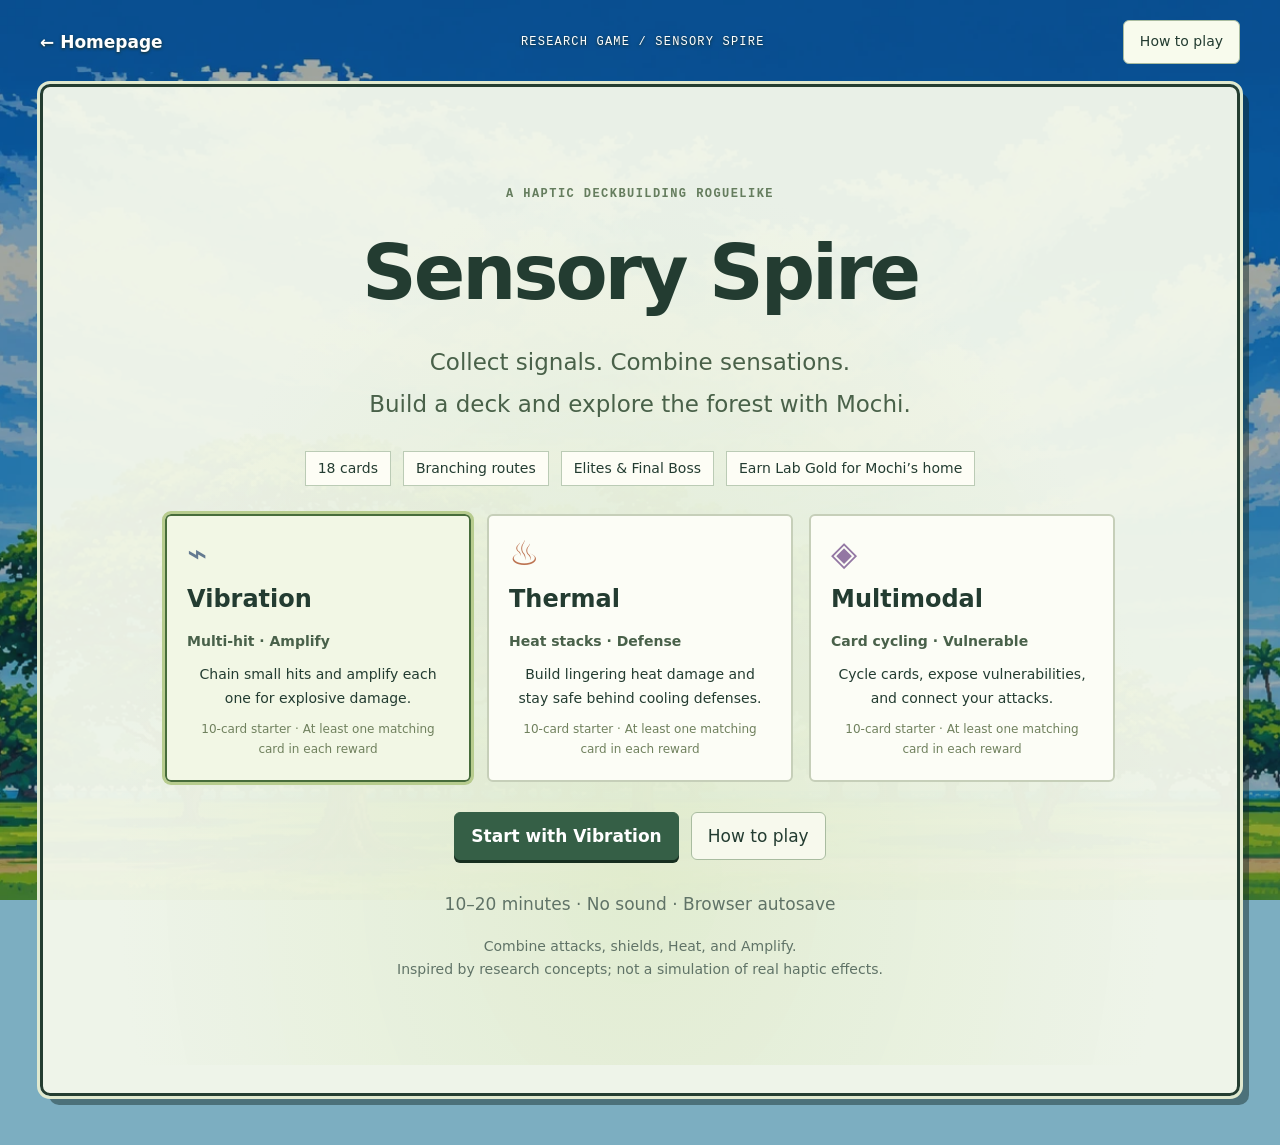
==== haptic-lab.html @ 76f3f49a "Add research and writing games with Mochi lab progression" ====
<!doctype html>
<html lang="en">
<head>
  <meta charset="utf-8">
  <meta name="viewport" content="width=device-width, initial-scale=1">
  <meta name="theme-color" content="#203c31">
  <title>Sensory Spire — Research Game</title>
  <link rel="stylesheet" href="assets/css/slime-companion.css?v=20261104-4">
  <link rel="stylesheet" href="assets/css/haptic-run.css?v=3">
</head>
<body>
  <header class="lab-top"><a href="index.html" class="back-link">← Homepage</a><span>RESEARCH GAME / SENSORY SPIRE</span><button type="button" data-action="help">How to play</button></header>
  <main id="run-app" aria-label="Sensory Spire research game"><p>Opening the laboratory…</p></main>
  <p id="run-announcement" class="sr-only" role="status" aria-live="polite"></p>
  <dialog id="run-dialog"><div id="dialog-content"></div><form method="dialog"><button class="primary">Close</button></form></dialog>
  <noscript>This game requires JavaScript.</noscript>
 <script src="assets/js/mochi-economy.js?v=1"></script>
  <script src="assets/js/mochi-art.js?v=1"></script>
  <script src="assets/js/haptic-run-engine.js?v=4"></script>
  <script src="assets/js/haptic-run.js?v=4"></script>
</body>
</html>
---- assets/css/slime-companion.css ----
.slime-companion { position: absolute; inset: 0; pointer-events: none; z-index: 40; }
.fluffy-pet { position: absolute; top: 0; left: 0; width: 64px; height: 58px; padding: 0; border: 0; background: none; cursor: grab; pointer-events: auto; touch-action: none; user-select: none; -webkit-user-select: none; -webkit-tap-highlight-color: transparent; will-change: transform; }
.fluffy-shadow { position: absolute; bottom: 2px; left: 7px; width: 50px; height: 5px; border-radius: 50%; background: #52643428; }
.fluffy-body { position: absolute; inset: 0 0 5px; transform-origin: center bottom; animation: fluffy-breathe 2.8s ease-in-out infinite; }
.mochi-art { display: block; width: 100%; height: 100%; overflow: visible; pointer-events: none; filter: drop-shadow(0 1px 0 #fff9); }
.mochi-eye { transform-box: fill-box; transform-origin: center; transition: transform 90ms; }
.mochi-happy-eyes { display: none; }
.fluffy-pet.is-blinking .mochi-eye, .fluffy-pet.is-sleeping .mochi-eye { transform: scaleY(.12); }
.fluffy-pet.is-happy .mochi-eyes { opacity: 0; }
.fluffy-pet.is-happy .mochi-happy-eyes { display: inline; }
.mochi-bubble { transform-box: fill-box; transform-origin: center; animation: mochi-bubble-float 3.6s ease-in-out infinite; }
.bubble-left { animation-delay: -1.7s; }
@keyframes mochi-bubble-float { 50% { transform: translateY(-2px); } }
.fluffy-emote { position: absolute; top: -17px; left: 20px; color: #60773d; font: 700 20px/1.3 "Segoe UI", sans-serif; text-shadow: 0 1px 2px #fff; white-space: nowrap; pointer-events: none; }
.fluffy-pet.is-carried { cursor: grabbing; }

.fluffy-pet.is-carried .fluffy-shadow { opacity: 0; }


.slime-care { position: fixed; pointer-events: auto; z-index: 41; max-height: calc(100dvh - 24px); overflow-y: auto; border: 2px solid #52633c; background: #fbfff5; color: #303c25; padding: 16px; box-shadow: 4px 4px 0 #a6b88f; border-radius: 12px; font: 15px/1.5 "Source Sans 3", "Segoe UI", sans-serif; }
.slime-care[hidden] { display: none; }
.slime-care-heading { display: flex; justify-content: space-between; gap: 12px; align-items: center; }
.slime-care-heading strong { font-size: 20px; }
.slime-care-heading strong span { display: block; font-size: 12px; font-weight: 400; color: #62734f; }
.slime-care button { min-height: 44px; border: 1px solid #98ac7b; background: #eaf3dc; color: #40532b; border-radius: 7px; font: 600 15px/1.4 "Segoe UI", sans-serif; cursor: pointer; }
.slime-care-close { min-width: 44px; font-size: 22px !important; }
.slime-care-message { min-height: 45px; margin: 12px 0; }
.slime-needs { display: grid; gap: 7px; }
.slime-need { display: grid; grid-template-columns: 86px 1fr; align-items: center; gap: 10px; font-size: 13px; }
.slime-need meter { width: 100%; height: 14px; accent-color: #97b76b; }
.slime-care-actions { display: grid; grid-template-columns: 1fr 1fr; gap: 8px; margin-top: 16px; }
.slime-care-hint { font-size: 12px; color: #62734f; margin-bottom: 0; }
@keyframes fluffy-breathe { 50% { transform: scale(1.035, .95); } }
@keyframes fluffy-bounce { 50% { transform: translateY(-20px) scale(.94, 1.08); } }
@media (prefers-reduced-motion: reduce) { .fluffy-body, .fluffy-pet.is-playing .fluffy-body { animation: none; } .mochi-eye { transition: none; } .mochi-bubble { animation: none; } }

.slime-need meter::-webkit-meter-bar { background: #e8efdf; border: 0; border-radius: 6px; }
.slime-need meter::-webkit-meter-optimum-value { background: #97b76b; border-radius: 6px; }
.slime-need meter::-moz-meter-bar { background: #97b76b; border-radius: 6px; }

/* Motion stays inside the button, so the border anchor and drag target stay stable. */
.fluffy-body { transition: rotate 140ms ease-out; }
.fluffy-pet[data-facing="right"] .mochi-art { transform: scaleX(-1); }
.fluffy-pet[data-facing="left"] .mochi-art { transform: scaleX(1); }
.fluffy-pet[data-motion="idle"] .fluffy-body { animation: mochi-idle 3.2s ease-in-out infinite; }
.fluffy-pet[data-motion="idle"] .mochi-eyes { animation: mochi-curious 7s ease-in-out infinite; }
.fluffy-pet[data-motion="walking"] .fluffy-body { animation: mochi-walk 650ms ease-in-out infinite; }
.fluffy-pet[data-motion="walking"] .fluffy-shadow { animation: mochi-step-shadow 650ms ease-in-out infinite; }
.fluffy-pet[data-motion="walking"] .mochi-bubble { animation-duration: 950ms; }
.fluffy-pet[data-motion="carried"] .fluffy-body {
    transform-origin: 50% 25%;
    rotate: var(--carry-angle, 0deg);
    animation: mochi-dangle 900ms ease-in-out infinite;
}
.fluffy-pet[data-motion="carried"] .mochi-bubble { animation: mochi-carried-bubble 900ms ease-in-out infinite alternate; }
.fluffy-pet[data-motion="airborne"] .fluffy-body { animation: none; transform: scale(.92, 1.08); }
.fluffy-pet[data-motion="airborne"] .fluffy-shadow { opacity: .25; transform: scaleX(.7); }
.fluffy-pet[data-motion="landing"] .fluffy-body { animation: mochi-land 360ms ease-out both; }
.fluffy-pet[data-motion="playing"] .fluffy-body { animation: fluffy-bounce .45s ease-in-out infinite; }
.fluffy-pet[data-motion="sleeping"] .fluffy-body { animation: mochi-sleep 4s ease-in-out infinite; }
@keyframes mochi-idle {
    0%, 100% { transform: scale(1, 1); }
    45% { transform: scale(1.035, .95) rotate(-1deg); }
    70% { transform: scale(.985, 1.025) rotate(1deg); }
}
@keyframes mochi-curious {
    0%, 35%, 100% { translate: 0 0; }
    45%, 55% { translate: -2px -1px; }
    70%, 80% { translate: 2px 0; }
}
@keyframes mochi-walk {
    0%, 100% { transform: scale(1.07, .9) skewX(var(--walk-lean)); }
    35% { transform: translateY(-3px) scale(.94, 1.08) rotate(var(--walk-lean)); }
    65% { transform: translateY(-1px) scale(1.02, .96); }
}
@keyframes mochi-step-shadow { 0%, 100% { transform: scaleX(1.08); opacity: 1; } 40% { transform: scaleX(.8); opacity: .6; } }
@keyframes mochi-dangle {
    0%, 100% { transform: scale(.88, var(--carry-stretch, 1.12)) rotate(-3deg); }
    50% { transform: scale(.93, 1.08) rotate(3deg); }
}
@keyframes mochi-carried-bubble { to { transform: translateY(-4px) scale(.9); } }
@keyframes mochi-land { 0% { transform: scale(1.2, .75); } 45% { transform: scale(.94, 1.08); } 75% { transform: scale(1.04, .95); } 100% { transform: scale(1); } }
@keyframes mochi-sleep { 0%, 100% { transform: scale(1.08, .85); } 50% { transform: scale(1.12, .81); } }
@media (prefers-reduced-motion: reduce) {
    .fluffy-pet[data-motion] .fluffy-body,
    .fluffy-pet[data-motion] .fluffy-shadow,
    .fluffy-pet[data-motion] .mochi-bubble,
    .fluffy-pet[data-motion] .mochi-eyes { animation: none; transition: none; rotate: none; }
    .fluffy-pet[data-motion="carried"] .fluffy-body { transform: scale(.94, 1.06); }
}

.slime-research-game { display:grid; gap:4px; margin-top:16px; padding:12px; border:1px solid #8da374; border-radius:7px; background:#e8f1d7; color:#304c2d; text-decoration:none; }
.slime-research-game>span { font-size:10px; letter-spacing:.08em; font-weight:700; }
.slime-research-game strong { font-size:17px; }
.slime-research-game small { font-size:12px; line-height:1.5; }
.slime-research-game:hover { background:#dcecc4; }

.slime-writing-game { background:#f2e8d8; border-color:#b5a27e; color:#5a4931; }
.slime-writing-game:hover { background:#eadcc3; }
---- assets/css/haptic-run.css ----
:root { color-scheme: light; --ink:#233c31; --muted:#607367; --paper:#fbfcf4; --line:#bbcbb5; --green:#355f46; --gold:#f1ce70; }
* { box-sizing:border-box; }
body { margin:0; min-height:100vh; color:var(--ink); font:17px/1.65 system-ui,-apple-system,"Segoe UI",sans-serif; background:#7caec1 url('../../images/pixel-park.webp') center / cover fixed; }
body::before { content:""; position:fixed; inset:0; z-index:-1; background:#162d3066; }
button,a { -webkit-tap-highlight-color:transparent; }
button { font:inherit; color:inherit; border:1px solid #a9bca0; background:#f7f9ed; padding:9px 16px; border-radius:6px; cursor:pointer; min-height:44px; }
button:hover:not(:disabled) { background:#eaf1d9; border-color:#526d4d; }
button:disabled { cursor:default; opacity:.48; }
button:focus-visible,a:focus-visible,summary:focus-visible { outline:3px solid #bd851d; outline-offset:4px; }
a { color:inherit; }
h1,h2,h3,p { margin-top:0; }
h1 { font-size:clamp(26px,4vw,38px); line-height:1.2; letter-spacing:-.04em; margin-bottom:0; }
h2 { font-size:clamp(23px,3vw,30px); line-height:1.35; letter-spacing:-.025em; }
h3 { font-size:19px; line-height:1.45; }
.primary { background:var(--green); color:#fff; border-color:var(--green); box-shadow:0 3px 0 #172e20; font-weight:700; }
.primary:hover:not(:disabled) { background:#244e35; color:#fff; }
.secondary { background:#f1edda; }
.danger { color:#8f2b33; border-color:#c78a87; }
.muted { color:var(--muted); }
.small { font-size:14px; }
.eyebrow { display:block; font:700 12px/1.5 ui-monospace,monospace; letter-spacing:.12em; color:#657d5e; margin-bottom:10px; }
.lab-top { max-width:1240px; margin:20px auto; padding:0 20px; display:flex; justify-content:space-between; align-items:center; gap:16px; color:#fff; text-shadow:0 1px 3px #1b3025; }
.lab-top>span { font:12px/1.5 ui-monospace,monospace; letter-spacing:.1em; }
.lab-top button { background:#f8fbed; color:var(--ink); font-size:14px; }
.back-link { text-decoration:none; white-space:nowrap; font-weight:600; }
#run-app { max-width:1200px; margin:0 auto 48px; padding:28px; background:#f3f7ebf5; border:3px solid #243d31; outline:3px solid #e0e9cf; box-shadow:9px 9px 0 #162c2977; border-radius:10px; scroll-margin-top:16px; }
.lobby { padding:70px 40px; min-height:640px; text-align:center; background:radial-gradient(ellipse at 50% 80%,#d6e5bc88,transparent 65%); }
.lobby h1 { font-size:clamp(40px,7vw,76px); margin:24px 0; }
.lobby-copy { font-size:clamp(18px,2.4vw,23px); line-height:1.8; color:#496149; }
.lobby-tags { display:flex; justify-content:center; flex-wrap:wrap; gap:12px; margin:26px 0; font-size:14px; }
.lobby-tags span { border:1px solid var(--line); padding:5px 12px; background:#fdfdf5; }
.lobby-actions { display:flex; justify-content:center; flex-wrap:wrap; gap:12px; margin:30px 0; }
.run-header { display:flex; justify-content:space-between; align-items:center; gap:20px; padding-bottom:22px; border-bottom:2px solid #304b39; }
.run-resources { display:flex; align-items:center; flex-wrap:wrap; justify-content:flex-end; gap:12px 18px; font-size:15px; }
.run-resources>span { white-space:nowrap; }
.health { color:#953b45; }
.run-resources button { padding:7px 12px; font-size:14px; }
.relic-strip { display:flex; flex-wrap:wrap; gap:8px; margin:16px 0 24px; }
.relic { display:block; font-size:13px; background:#e4ebd5; border:1px solid #bccdaa; padding:6px 10px; border-radius:4px; }
.relic small { display:block; color:#627455; font-size:11px; }
.map-layout { display:grid; grid-template-columns:minmax(0,1.45fr) minmax(250px,1fr); gap:30px; }
.map-panel { background:#fcfdf6; border:1px solid var(--line); padding:20px; border-radius:8px; }
.section-heading { display:flex; justify-content:space-between; align-items:center; gap:10px; }
.section-heading h2 { margin:0; }
.section-heading span { font-size:13px; color:var(--muted); }
.map-panel>p { font-size:14px; margin:10px 0 0; }
.route-map { position:relative; height:672px; margin-top:12px; }
.route-map svg { position:absolute; inset:0; width:100%; height:100%; overflow:visible; pointer-events:none; }
.route-map line { stroke:#ccd6bd; stroke-width:2; stroke-dasharray:5 7; }
.route-map line.traveled { stroke:#60834d; stroke-width:4; stroke-dasharray:none; }
.route-map line.open-route { stroke:#8c9e54; stroke-width:3; }
.map-node { position:absolute; padding:0; transform:translate(-50%,-50%); width:58px; height:58px; border:2px solid #aebca2; border-radius:50%; background:#f7f9ee; opacity:1; }
.map-node span { font:28px/1 system-ui,sans-serif; }
.map-node small { position:absolute; top:62px; left:50%; transform:translateX(-50%); white-space:nowrap; font-size:12px; background:#fcfdf6; padding:0 3px; color:#617356; }
.map-node:disabled { opacity:1; color:#96a38d; background:#eff2e7; border-color:#cbd5c0; }
.map-node.available { border:3px solid #456a35; background:#e9f2cc; box-shadow:0 0 0 5px #dce7c788,0 4px 0 #566d35; color:#264721; }
.map-node.available:hover { background:#d7e9ad; transform:translate(-50%,-50%) scale(1.08); }
.map-node.visited { color:#fff; background:#64844f; border-color:#527441; }
.map-node.elite { border-radius:12px; }
.map-node.boss { border-radius:12px; width:70px; height:64px; }
.map-node.boss span { color:#6e427c; }
.route-guide { padding:20px 8px; }
.route-guide>h2 { font-size:34px; margin:16px 0; }
.route-guide>p { font-size:16px; }
.route-guide dl>div { border-top:1px solid var(--line); padding:12px 0; }
.route-guide dt { font-size:15px; font-weight:700; }
.route-guide dd { margin:4px 0 0; font-size:14px; color:var(--muted); }
.battle-panel { background:#fcfdf5; border:1px solid var(--line); border-radius:8px; overflow:hidden; }
.battle-meta { display:flex; align-items:center; justify-content:space-between; padding:14px 22px; border-bottom:1px solid #d5dfc7; }
.battle-meta .eyebrow { margin:0; }
.battle-meta button { font-size:13px; padding:5px 12px; }
.arena { display:grid; grid-template-columns:1fr 1.2fr; align-items:center; gap:24px; min-height:330px; padding:28px 36px; background:linear-gradient(#f0f5e7ee,#e1ebd1ee),url('../../images/pixel-park.webp') center / cover; }
.player-station { text-align:center; }
.player-station h2 { font-size:23px; }
.player-station p { font-size:14px; margin:8px 0; }
.enemy-station { text-align:center; max-width:430px; width:100%; justify-self:center; }
.enemy-station h2 { font-size:22px; margin:14px 0 10px; }
.enemy-station>p { font-size:13px; margin:10px 0 0; }
.intent { border:1px solid #bc9c71; background:#fff4d9; padding:8px 10px; font-size:13px; display:inline-block; }
.intent strong { display:block; font-size:17px; color:#8b4d30; }
.hp-track { position:relative; height:26px; overflow:hidden; border:2px solid #86424e; background:#eed9d6; border-radius:4px; }
.hp-track span { display:block; height:100%; background:#af5863; transition:width 180ms; }
.hp-track b { position:absolute; inset:0; display:grid; place-items:center; color:white; text-shadow:0 1px 3px #5d202c; font-size:13px; line-height:22px; }
.enemy-statuses { display:flex; justify-content:center; flex-wrap:wrap; gap:6px; min-height:12px; margin-top:8px; }
.enemy-statuses span { font-size:12px; background:#eadfec; border:1px solid #c4adc8; padding:2px 8px; border-radius:4px; }
.monster { width:160px; height:140px; margin:16px auto 0; }
.monster-boss { width:178px; height:156px; }
.monster-sprite { display:block; width:100%; height:100%; overflow:visible; }
.sprite-body { transform-box:fill-box; transform-origin:center bottom; animation:creature-breathe 2.6s ease-in-out infinite; }
.sprite-float { animation:creature-float 2.5s ease-in-out infinite; }
.monster-beetle .sprite-body { animation:beetle-step 1.1s steps(3) infinite; }
.sprite-legs { transform-box:fill-box; transform-origin:center; animation:beetle-legs 1.1s steps(2) infinite; }
.monster-golem .sprite-body { animation:golem-weight 3s ease-in-out infinite; }
.monster-boss .sprite-body { animation:boss-breathe 3s ease-in-out infinite; }
.specter-ring { transform-box:fill-box; transform-origin:center; animation:halo-pulse 2.5s ease-in-out infinite; }
@keyframes creature-breathe { 50% { transform:scale(1.03,.96); } }
@keyframes creature-float { 50% { transform:translateY(-7px); } }
@keyframes beetle-step { 50% { transform:translateY(-2px) rotate(1deg); } }
@keyframes beetle-legs { 50% { transform:scaleX(.96); } }
@keyframes golem-weight { 50% { transform:translateY(2px); } }
@keyframes boss-breathe { 50% { transform:scale(1.025,1.02); } }
@keyframes halo-pulse { 50% { opacity:.4; transform:scaleX(.9); } }
.turn-bar { display:flex; align-items:center; justify-content:space-between; flex-wrap:wrap; gap:12px; padding:18px 22px; border-top:1px solid var(--line); border-bottom:1px solid var(--line); background:#edf2e2; }
.energy { font-size:16px; }.energy strong { display:inline-grid; place-items:center; min-width:35px; height:35px; background:#e8d489; border:1px solid #a48f44; border-radius:50%; margin:0 5px; }
.pile-counts { font-size:13px; color:var(--muted); }
.hand { display:grid; grid-template-columns:repeat(auto-fit,minmax(145px,1fr)); gap:12px; padding:22px; align-items:stretch; }
.lab-card { position:relative; display:flex; flex-direction:column; text-align:left; border:2px solid #9eaf8d; background:#fffef7; color:var(--ink); padding:12px; min-height:244px; border-radius:8px; min-width:0; box-shadow:0 4px 0 #d0d9c0; transition:translate 120ms; }
button.lab-card:hover:not(:disabled) { translate:0 -4px; background:#fffef7; box-shadow:0 7px 0 #b6c7a3; }
.lab-card.attack { border-color:#c38f78; }.lab-card.power { border-color:#a18aba; }.lab-card.upgraded { outline:2px solid #9bb860; outline-offset:2px; }
.card-cap { display:flex; justify-content:space-between; align-items:center; gap:6px; font-size:11px; color:#7b8374; }
.card-cost { display:grid; place-items:center; width:28px; height:28px; flex-shrink:0; background:#f0dfac; border:1px solid #bca05b; color:#644e22; font-size:17px; font-weight:800; border-radius:50%; }
.card-glyph { font:42px/1.2 ui-monospace,monospace; text-align:center; color:#8aa077; margin:8px 0; background:#eef2e3; border-radius:4px; }.attack .card-glyph { color:#ab795c; background:#f5e7dc; }.power .card-glyph { color:#9371a8; background:#eee6f5; }
.lab-card h3 { font-size:16px; margin:6px 0 10px; }.lab-card p { font-size:14px; line-height:1.7; margin-bottom:12px; }.card-footer { font-size:11px; color:#70805e; margin-top:auto; padding-top:8px; border-top:1px solid #dae1cd; }
.lab-card:disabled { opacity:.64; }
.battle-panel>.small { padding:0 22px; }
.battle-log { margin-top:18px; border:1px solid var(--line); border-radius:6px; background:#f9fbf2; padding:12px 18px; font-size:13px; }.battle-log summary { cursor:pointer; font-weight:700; }.battle-log ol { margin:8px 0; padding-left:22px; color:var(--muted); }
.choice-panel { text-align:center; padding:44px 28px; background:#fcfdf6; border:1px solid var(--line); border-radius:8px; }
.choice-panel h2 { margin:10px 0 18px; }.choice-panel>p { max-width:650px; margin-left:auto; margin-right:auto; }.choice-panel>button { margin:12px 5px 0; }
.reward-gold { color:#977126; font-weight:700; font-size:20px; }
.reward-cards { display:grid; grid-template-columns:repeat(3,minmax(0,1fr)); gap:20px; max-width:770px; margin:28px auto; }
.card-gallery { display:grid; grid-template-columns:repeat(auto-fit,minmax(170px,1fr)); gap:18px; text-align:left; margin:24px 0; }
.relic-reward { padding:18px; background:#eef1dc; border:1px solid #b5c090; margin:20px auto 28px; max-width:550px; border-radius:6px; }.relic-reward p { margin:6px 0 0; font-size:15px; }.relic-reward h3 { margin:0; }
.room-symbol { font-size:64px; color:#819557; line-height:1.5; margin-bottom:20px; }
.room-options { display:flex; flex-wrap:wrap; justify-content:center; gap:18px; margin:32px auto; }.room-options button { display:flex; flex-direction:column; text-align:left; gap:8px; padding:24px; min-width:230px; }.room-options strong { font-size:23px; }.room-options span { font-size:14px; }
.run-summary { display:flex; justify-content:center; flex-wrap:wrap; gap:20px; margin:30px 0; font-size:20px; }
dialog { width:min(900px,calc(100% - 28px)); max-height:85dvh; border:2px solid #47623c; border-radius:10px; background:#fbfcf4; color:var(--ink); padding:28px; }dialog::backdrop { background:#182c26aa; }dialog form { text-align:right; margin-top:20px; }.help-list { padding-left:24px; }.help-list li { margin:14px 0; }
.sr-only { position:absolute; width:1px; height:1px; overflow:hidden; clip-path:inset(50%); white-space:nowrap; }
@media(max-width:850px) { #run-app { margin:0 16px 32px; padding:18px; }.map-layout { grid-template-columns:1fr; }.route-guide { padding:20px 0; }.route-guide>h2 br { display:none; }.route-guide dl { display:grid; grid-template-columns:1fr 1fr; gap:0 20px; }.run-header { align-items:flex-start; flex-direction:column; }.run-resources { justify-content:flex-start; }.hand { grid-template-columns:repeat(3,minmax(0,1fr)); }.arena { padding:22px; gap:16px; }.lab-top>span { display:none; }.lobby { padding:55px 10px; } }
@media(max-width:540px) { body { font-size:16px; }.lab-top { padding:0 16px; margin:16px auto; }#run-app { padding:12px; margin:0 10px 24px; border-width:2px; }.run-header { padding:10px 4px 18px; }.run-resources { gap:10px; font-size:14px; }.relic { font-size:12px; }.relic small { max-width:240px; }.map-panel { padding:12px 6px; }.map-panel>.muted,.section-heading { padding-left:8px; padding-right:8px; }.map-node { width:48px; height:48px; }.map-node small { top:50px; font-size:11px; }.map-node.boss { width:58px; height:54px; }.route-guide dl { grid-template-columns:1fr; }.arena { padding:20px 10px; grid-template-columns:1fr; }.player-station { display:none; }.enemy-station { max-width:330px; }.enemy-station h2 { font-size:21px; }.monster { margin-top:16px; }.turn-bar { padding:14px 10px; gap:8px; }.pile-counts { order:3; width:100%; text-align:center; }.hand { grid-template-columns:repeat(2,minmax(0,1fr)); padding:16px 10px; gap:12px; }.lab-card { padding:10px; min-height:240px; }.lab-card h3 { font-size:15px; }.lab-card p { font-size:13px; }.choice-panel { padding:28px 14px; }.reward-cards { grid-template-columns:1fr; max-width:280px; }.reward-cards .lab-card { min-height:230px; }.card-gallery { grid-template-columns:repeat(2,minmax(0,1fr)); gap:12px; }.card-gallery .lab-card { padding:10px; }.room-options { gap:12px; }.room-options button { width:100%; min-width:0; padding:18px; }.lobby h1 { font-size:42px; }.lobby-copy { font-size:18px; }.lobby-tags { gap:8px; font-size:12px; }.lobby-actions { flex-direction:column; }.battle-meta { padding:12px; }.battle-meta .eyebrow { font-size:10px; }dialog { padding:20px; }.intent { min-width:190px; } }
@media(prefers-reduced-motion:reduce) { *,*::before,*::after { animation:none!important; transition:none!important; scroll-behavior:auto!important; } }

.player-defense { font-size:14px; color:#496347; }

#run-dialog .map-layout { grid-template-columns:1fr; }
#run-dialog .route-guide { display:none; }
@media(max-width:540px) {
    .hand { display:flex; overflow-x:auto; scroll-snap-type:x proximity; padding-bottom:22px; }
    .hand .lab-card { flex:0 0 min(65vw,200px); scroll-snap-align:start; }
    .hand::after { content:""; flex:0 0 1px; }
}

.archetype-grid { display:grid; grid-template-columns:repeat(3,minmax(0,1fr)); gap:16px; max-width:950px; margin:28px auto; text-align:left; }
.archetype { display:flex; flex-direction:column; align-items:flex-start; gap:10px; padding:20px; background:#fcfdf6; border:2px solid #c6cfb9; }
.archetype.selected { border-color:#476c3b; outline:3px solid #b7cc8e; background:#f2f7e5; }
.archetype strong { font-size:24px; }
.archetype b { font-size:14px; color:#49614a; }
.archetype>span:not(.archetype-symbol) { font-size:14px; line-height:1.7; }
.archetype small { font-size:12px; color:#70815e; margin-top:auto; }
.archetype-symbol { font-size:34px; line-height:1; color:#647a90; }
.archetype.thermal .archetype-symbol { color:#bd7452; }
.archetype.multimodal .archetype-symbol { color:#9377a3; }
@media(max-width:650px) { .archetype-grid { grid-template-columns:1fr; }.archetype { padding:18px; }.lobby { padding-top:28px; } }

/* Mochi uses exactly the same artwork as the homepage companion. */
.mochi-player { position:relative; width:180px; height:152px; margin:8px auto; }
.mochi-player .fluffy-body { inset:0 0 12px; animation:mochi-idle 3.2s ease-in-out infinite; transform-origin:50% 90%; }
.mochi-player .mochi-art { transform:scaleX(-1); }
.mochi-player .mochi-battle-shadow { position:absolute; bottom:7px; left:17px; right:17px; height:10px; background:#586d3526; border-radius:50%; }
.mochi-player .mochi-eyes { animation:mochi-game-blink 6s infinite; transform-box:fill-box; transform-origin:center; }
.mochi-player[data-mood="victory"] .fluffy-body { animation:fluffy-bounce 1.1s ease-in-out infinite; }
.mochi-player[data-mood="victory"] .mochi-eyes { visibility:hidden; }
.mochi-player[data-mood="victory"] .mochi-happy-eyes { display:inline; }
.mochi-player[data-mood="tired"] .fluffy-body { transform:scale(1.08,.84); animation:mochi-sleep 4s ease-in-out infinite; }
.mochi-player[data-mood="tired"] .mochi-eye { transform:scaleY(.15); }
.mochi-shield { pointer-events:none; position:absolute; inset:15px 0 0; border:3px solid #a6c9a1; border-radius:50%; opacity:0; }
.mochi-player[data-mood="block"] .mochi-shield { opacity:.8; }
.mochi-player[data-mood="hit"] .mochi-art { filter:drop-shadow(0 0 5px #ab566577); }
.mochi-player[data-mood="heal"] .mochi-art { filter:drop-shadow(0 0 8px #739e5e99); }
@keyframes mochi-game-blink { 0%,45%,49%,100% { scale:1 1; } 47% { scale:1 .12; } }
@media(max-width:540px) {
    .arena { grid-template-columns:minmax(90px,.7fr) minmax(0,1fr); gap:8px; padding:16px 8px; align-items:center; }
    .player-station { display:block; min-width:0; }
    .player-station .eyebrow, .player-station>p { display:none; }
    .player-station h2 { font-size:17px; }
    .mochi-player { width:110px; height:104px; max-width:100%; }
    .enemy-station { min-width:0; }
    .enemy-station h2 { font-size:16px; overflow-wrap:break-word; }
    .enemy-station>p { font-size:11px; }
    .intent { min-width:0; padding:6px; font-size:11px; }
    .intent strong { font-size:13px; }
    .monster { width:116px; height:106px; max-width:100%; }
    .monster-boss { width:126px; height:112px; }
}
@media(prefers-reduced-motion:reduce) { .mochi-player .fluffy-body,.mochi-player .mochi-eyes,.mochi-player .mochi-bubble { animation:none!important; } }
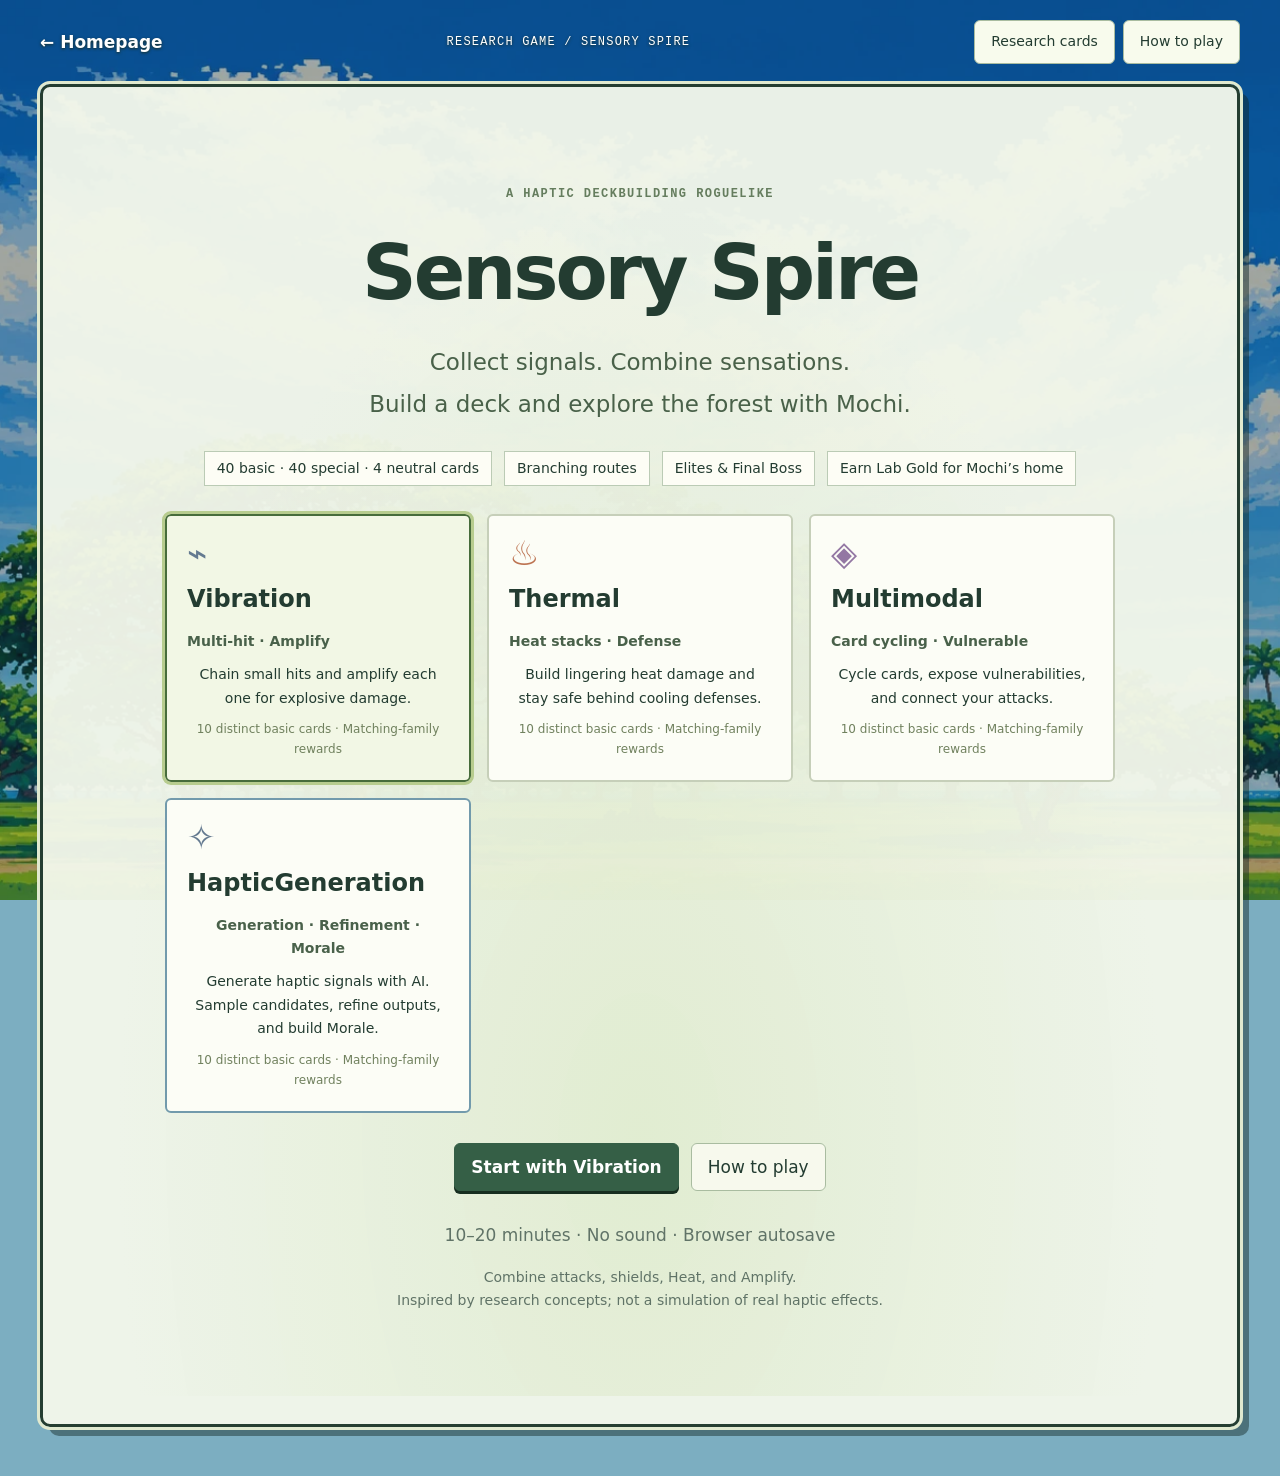
==== commit eb0e461f: "Expand haptic decks and device relics with reviewer-themed game feedback" ====
--- a/haptic-lab.html
+++ b/haptic-lab.html
@@ -5,18 +5,19 @@
   <meta name="viewport" content="width=device-width, initial-scale=1">
   <meta name="theme-color" content="#203c31">
   <title>Sensory Spire — Research Game</title>
-  <link rel="stylesheet" href="assets/css/slime-companion.css?v=20261104-4">
-  <link rel="stylesheet" href="assets/css/haptic-run.css?v=3">
+  <link rel="stylesheet" href="assets/css/slime-companion.css?v=20261104-7">
+  <link rel="stylesheet" href="assets/css/haptic-run.css?v=6">
 </head>
 <body>
-  <header class="lab-top"><a href="index.html" class="back-link">← Homepage</a><span>RESEARCH GAME / SENSORY SPIRE</span><button type="button" data-action="help">How to play</button></header>
+  <header class="lab-top"><a href="index.html" class="back-link">← Homepage</a><span>RESEARCH GAME / SENSORY SPIRE</span><div class="lab-top-actions"><button type="button" data-action="research">Research cards</button><button type="button" data-action="help">How to play</button></div></header>
   <main id="run-app" aria-label="Sensory Spire research game"><p>Opening the laboratory…</p></main>
   <p id="run-announcement" class="sr-only" role="status" aria-live="polite"></p>
   <dialog id="run-dialog"><div id="dialog-content"></div><form method="dialog"><button class="primary">Close</button></form></dialog>
   <noscript>This game requires JavaScript.</noscript>
  <script src="assets/js/mochi-economy.js?v=1"></script>
-  <script src="assets/js/mochi-art.js?v=1"></script>
-  <script src="assets/js/haptic-run-engine.js?v=4"></script>
-  <script src="assets/js/haptic-run.js?v=4"></script>
+  <script src="assets/js/mochi-art.js?v=3"></script>
+  <script src="assets/js/haptic-paper-cards.js?v=1"></script>
+  <script src="assets/js/haptic-run-engine.js?v=7"></script>
+  <script src="assets/js/haptic-run.js?v=7"></script>
 </body>
 </html>
--- a/assets/css/slime-companion.css
+++ b/assets/css/slime-companion.css
@@ -97,3 +97,6 @@
 
 .slime-writing-game { background:#f2e8d8; border-color:#b5a27e; color:#5a4931; }
 .slime-writing-game:hover { background:#eadcc3; }
+
+/* Keep the shared pixel sprite crisp while its parent handles motion. */
+.mochi-pixel-art { object-fit: contain; image-rendering: pixelated; user-select: none; }
--- a/assets/css/haptic-run.css
+++ b/assets/css/haptic-run.css
@@ -182,3 +182,45 @@
     .monster-boss { width:126px; height:112px; }
 }
 @media(prefers-reduced-motion:reduce) { .mochi-player .fluffy-body,.mochi-player .mochi-eyes,.mochi-player .mochi-bubble { animation:none!important; } }
+
+/* Combat feedback stays anchored to each actor and cannot intercept input. */
+.enemy-station .monster { position:relative; }
+.combat-number { position:absolute; z-index:8; left:50%; top:calc(5% + var(--fx-row,0) * 32px); width:max-content; max-width:230px; pointer-events:none; font:900 clamp(18px,3vw,26px)/1.2 system-ui,sans-serif; color:#fff4e2; background:#71302c; border:2px solid #fff4e2; border-radius:5px; padding:4px 8px; box-shadow:2px 3px 0 #203c3166; opacity:0; animation:combat-float 950ms ease-out var(--fx-delay,0ms) both; }
+.combat-number.fx-heal { background:#286340; color:#efffdc; }
+.combat-number.fx-block,.combat-number.fx-absorb { background:#245d79; color:#e8faff; }
+.combat-number.fx-heat { background:#88451e; color:#fff3cd; }
+.combat-impact { position:absolute; z-index:7; inset:18%; pointer-events:none; background:#fff4c6; clip-path:polygon(50% 0,60% 34%,90% 10%,72% 42%,100% 50%,67% 60%,88% 92%,58% 70%,50% 100%,40% 68%,8% 88%,30% 58%,0 50%,34% 40%,12% 12%,43% 30%); animation:combat-impact 400ms ease-out both; }
+.heat-impact { background:#ffc76b; }
+@keyframes combat-float { 0% { opacity:0; transform:translate(-50%,12px) scale(.7); } 15% { opacity:1; transform:translate(-50%,-8px) scale(1.12); } 35% { opacity:1; transform:translate(-50%,-16px) scale(1); } 80% { opacity:1; } 100% { opacity:0; transform:translate(-50%,-64px) scale(1); } }
+@keyframes combat-impact { 0% { opacity:1; transform:scale(.25) rotate(-15deg); } 40% { opacity:.9; } 100% { opacity:0; transform:scale(1.4) rotate(15deg); } }
+@media(prefers-reduced-motion:reduce) { .combat-number { opacity:1; transform:translateX(-50%); } .combat-impact { animation:none; opacity:.45; } }
+
+/* Research cards and their source concepts. */
+.lab-top { flex-wrap:wrap; }
+.lab-top-actions { display:flex; flex-wrap:wrap; gap:8px; }
+.research-card-tag { display:block; margin-top:10px; font:700 10px/1.5 system-ui,sans-serif; letter-spacing:.025em; color:#52664e; overflow-wrap:anywhere; }
+.lab-card[data-family="vibration"] .research-card-tag { color:#64511c; }
+.lab-card[data-family="thermal"] .research-card-tag { color:#914329; }
+.lab-card[data-family="multimodal"] .research-card-tag { color:#67447c; }
+.research-library { display:grid; gap:24px; }
+.research-entry { display:grid; grid-template-columns:minmax(150px,220px) minmax(0,1fr); gap:20px; padding:20px 0; border-top:1px solid var(--line); }
+.research-notes { min-width:0; font-size:15px; overflow-wrap:anywhere; }
+.research-notes h3 { font-size:18px; }
+.research-notes a { font-weight:700; text-decoration:underline; }
+.evasion-status { display:block; color:#61417d; font-weight:700; font-size:13px; }
+.fx-evasion,.fx-evade { background:#61417d; color:#fff0ff; font-size:clamp(13px,2.5vw,21px); }
+.counter-impact { background:#d2b8ff; }
+.arena { position:relative; }
+.research-pulse { position:absolute; left:52%; top:36%; width:70px; height:70px; border:5px double #ac842c; border-radius:50%; pointer-events:none; opacity:0; z-index:5; animation:research-wave 650ms ease-out both; }
+.pulse-vibration { box-shadow:0 0 0 9px #ddc67955,0 0 0 18px #ddc67933; }
+.pulse-thermal { border-color:#e58245; box-shadow:0 0 25px #f2ad58; border-radius:35% 65% 55% 45%; }
+.pulse-multimodal { border-color:#9171b4; box-shadow:0 0 0 10px #80b9c344,0 0 24px #b0a2db; }
+@keyframes research-wave { 0% { opacity:.9; transform:translate(-50%,-50%) scale(.35); } 100% { opacity:0; transform:translate(-50%,-50%) scale(2.6); } }
+@media(max-width:540px) { .research-entry { grid-template-columns:1fr; gap:16px; }.research-entry .lab-card { min-height:0; }.lab-top-actions button { padding:8px 10px; font-size:13px; } }
+@media(prefers-reduced-motion:reduce) { .research-pulse { display:none; } }
+
+.device-icon { display:inline-block; width:24px; height:24px; vertical-align:middle; flex-shrink:0; }.morale-status { display:block; color:#8a581a; font-weight:700; font-size:13px; }.fx-morale { background:#8a581a; }.archetype.generation { border-color:#729aac; }.pulse-generation { border-color:#468ca5; box-shadow:0 0 0 10px #84bfcc44; }
+
+.research-tabs { display:flex; flex-wrap:wrap; gap:8px; margin:20px 0; }.research-tabs button { font-size:13px; }.research-tabs button[aria-pressed="true"] { background:var(--green); color:white; }.lab-card[data-family="generation"] .research-card-tag { color:#2c7185; }.lab-card[data-family="neutral"] { border-color:#a8946d; }.lab-card[data-family="neutral"] .research-card-tag { color:#79623c; }.pulse-neutral { border-color:#b59452; }
+
+.spire-review { padding:14px 22px; background:#f3e8db; border-bottom:1px solid #cfb69c; }.spire-review span { font:700 12px/1.5 ui-monospace,monospace; color:#8b5139; }.spire-review p { margin:4px 0 0; font-size:15px; }
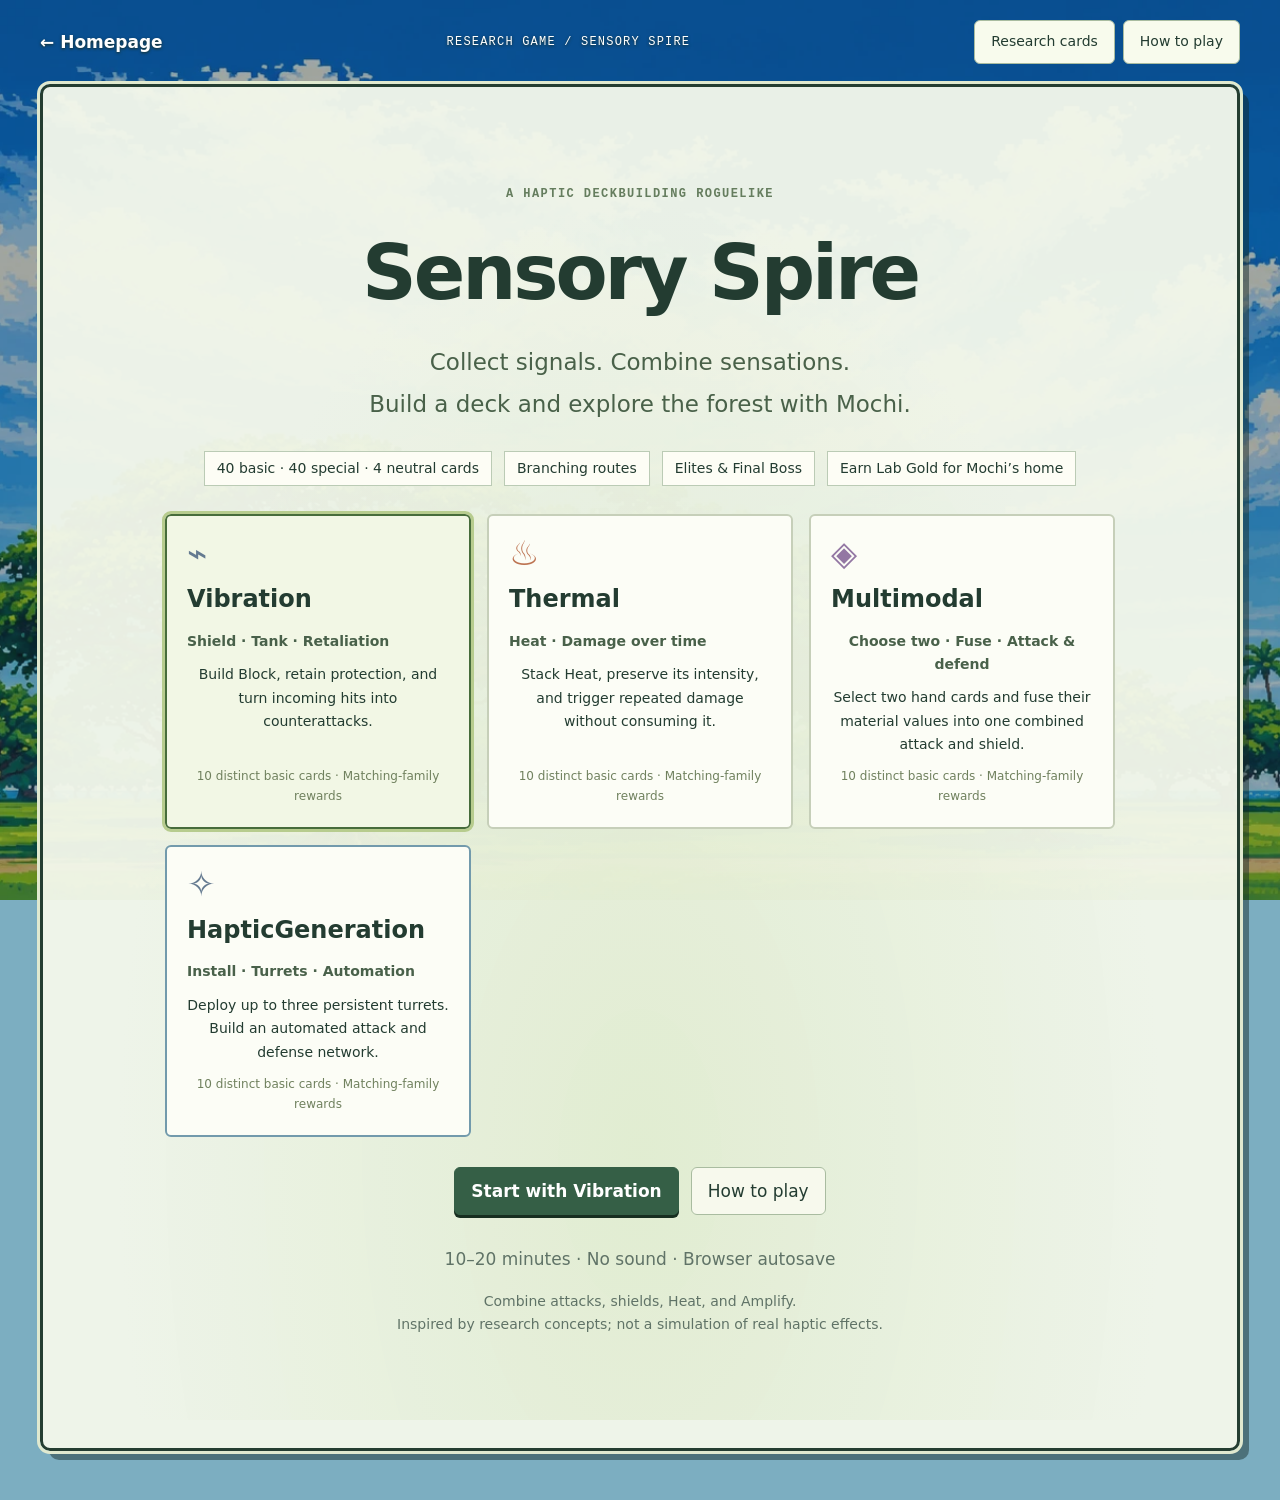
==== commit 697dc943: "Rework deck identities with retaliation, Heat, fusion and turrets" ====
--- a/haptic-lab.html
+++ b/haptic-lab.html
@@ -6,7 +6,7 @@
   <meta name="theme-color" content="#203c31">
   <title>Sensory Spire — Research Game</title>
   <link rel="stylesheet" href="assets/css/slime-companion.css?v=20261104-7">
-  <link rel="stylesheet" href="assets/css/haptic-run.css?v=6">
+  <link rel="stylesheet" href="assets/css/haptic-run.css?v=7">
 </head>
 <body>
   <header class="lab-top"><a href="index.html" class="back-link">← Homepage</a><span>RESEARCH GAME / SENSORY SPIRE</span><div class="lab-top-actions"><button type="button" data-action="research">Research cards</button><button type="button" data-action="help">How to play</button></div></header>
@@ -17,7 +17,8 @@
  <script src="assets/js/mochi-economy.js?v=1"></script>
   <script src="assets/js/mochi-art.js?v=3"></script>
   <script src="assets/js/haptic-paper-cards.js?v=1"></script>
-  <script src="assets/js/haptic-run-engine.js?v=7"></script>
-  <script src="assets/js/haptic-run.js?v=7"></script>
+  <script src="assets/js/haptic-deck-themes.js?v=1"></script>
+  <script src="assets/js/haptic-run-engine.js?v=8"></script>
+  <script src="assets/js/haptic-run.js?v=8"></script>
 </body>
 </html>
--- a/assets/css/haptic-run.css
+++ b/assets/css/haptic-run.css
@@ -224,3 +224,9 @@
 .research-tabs { display:flex; flex-wrap:wrap; gap:8px; margin:20px 0; }.research-tabs button { font-size:13px; }.research-tabs button[aria-pressed="true"] { background:var(--green); color:white; }.lab-card[data-family="generation"] .research-card-tag { color:#2c7185; }.lab-card[data-family="neutral"] { border-color:#a8946d; }.lab-card[data-family="neutral"] .research-card-tag { color:#79623c; }.pulse-neutral { border-color:#b59452; }
 
 .spire-review { padding:14px 22px; background:#f3e8db; border-bottom:1px solid #cfb69c; }.spire-review span { font:700 12px/1.5 ui-monospace,monospace; color:#8b5139; }.spire-review p { margin:4px 0 0; font-size:15px; }
+
+/* Deck-specific battle workstations. */
+.deck-status { padding:8px 16px; color:#526653; background:#f0f3e6; font-size:12px; overflow-wrap:anywhere; }
+.fusion-toolbar { display:flex; flex-wrap:wrap; align-items:center; gap:12px; padding:14px 18px; background:#eee7f4; }.fusion-toolbar span { font-size:13px; }.fusion-panel { padding:18px; background:#f1eafa; border:2px solid #9574aa; }.fusion-panel h3 { margin-bottom:8px; }.fusion-panel p { font-size:13px; }.fusion-panel button { margin:8px 8px 0 0; }.fusion-preview { padding:12px; background:#fffafc; border:1px solid #a98bbb; font-weight:700; }.lab-card[aria-pressed="true"] { outline:3px solid #805a9e; background:#f2e7fd; box-shadow:0 0 0 5px #c6aade66; }.lab-card[aria-pressed="false"] .card-footer { color:#754f8e; }
+.turret-field { padding:16px; background:#e5eff0; border-bottom:1px solid #a0b9bc; }.turret-heading { display:flex; flex-wrap:wrap; gap:8px 20px; justify-content:space-between; margin-bottom:12px; }.turret-heading>span { font-size:12px; }.turret-grid { display:grid; grid-template-columns:repeat(3,minmax(0,1fr)); gap:10px; }.turret-card,.turret-empty { min-width:0; padding:12px 8px; border:1px solid #87a6ab; border-radius:6px; background:#f4f9ee; display:flex; flex-direction:column; align-items:center; text-align:center; gap:6px; }.turret-card strong { font-size:14px; }.turret-card span { font-size:12px; }.turret-card button { font-size:12px; padding:5px 9px; }.turret-empty { justify-content:center; border-style:dashed; background:transparent; color:#627c80; font-size:12px; min-height:100px; }.turret-art { width:76px; max-width:100%; height:54px; }.turret-full { font-size:13px; margin:12px 0 0; }.fx-retaliation { background:#566d43; }.fx-install { background:#386b7d; font-size:15px; }
+@media(max-width:540px) { .turret-grid { gap:6px; }.turret-card { padding:8px 3px; }.turret-card strong { font-size:11px; }.turret-card span,.turret-card button { font-size:10px; }.turret-card button { padding:4px; }.fusion-panel { padding:12px; }.deck-status { padding:8px; } }
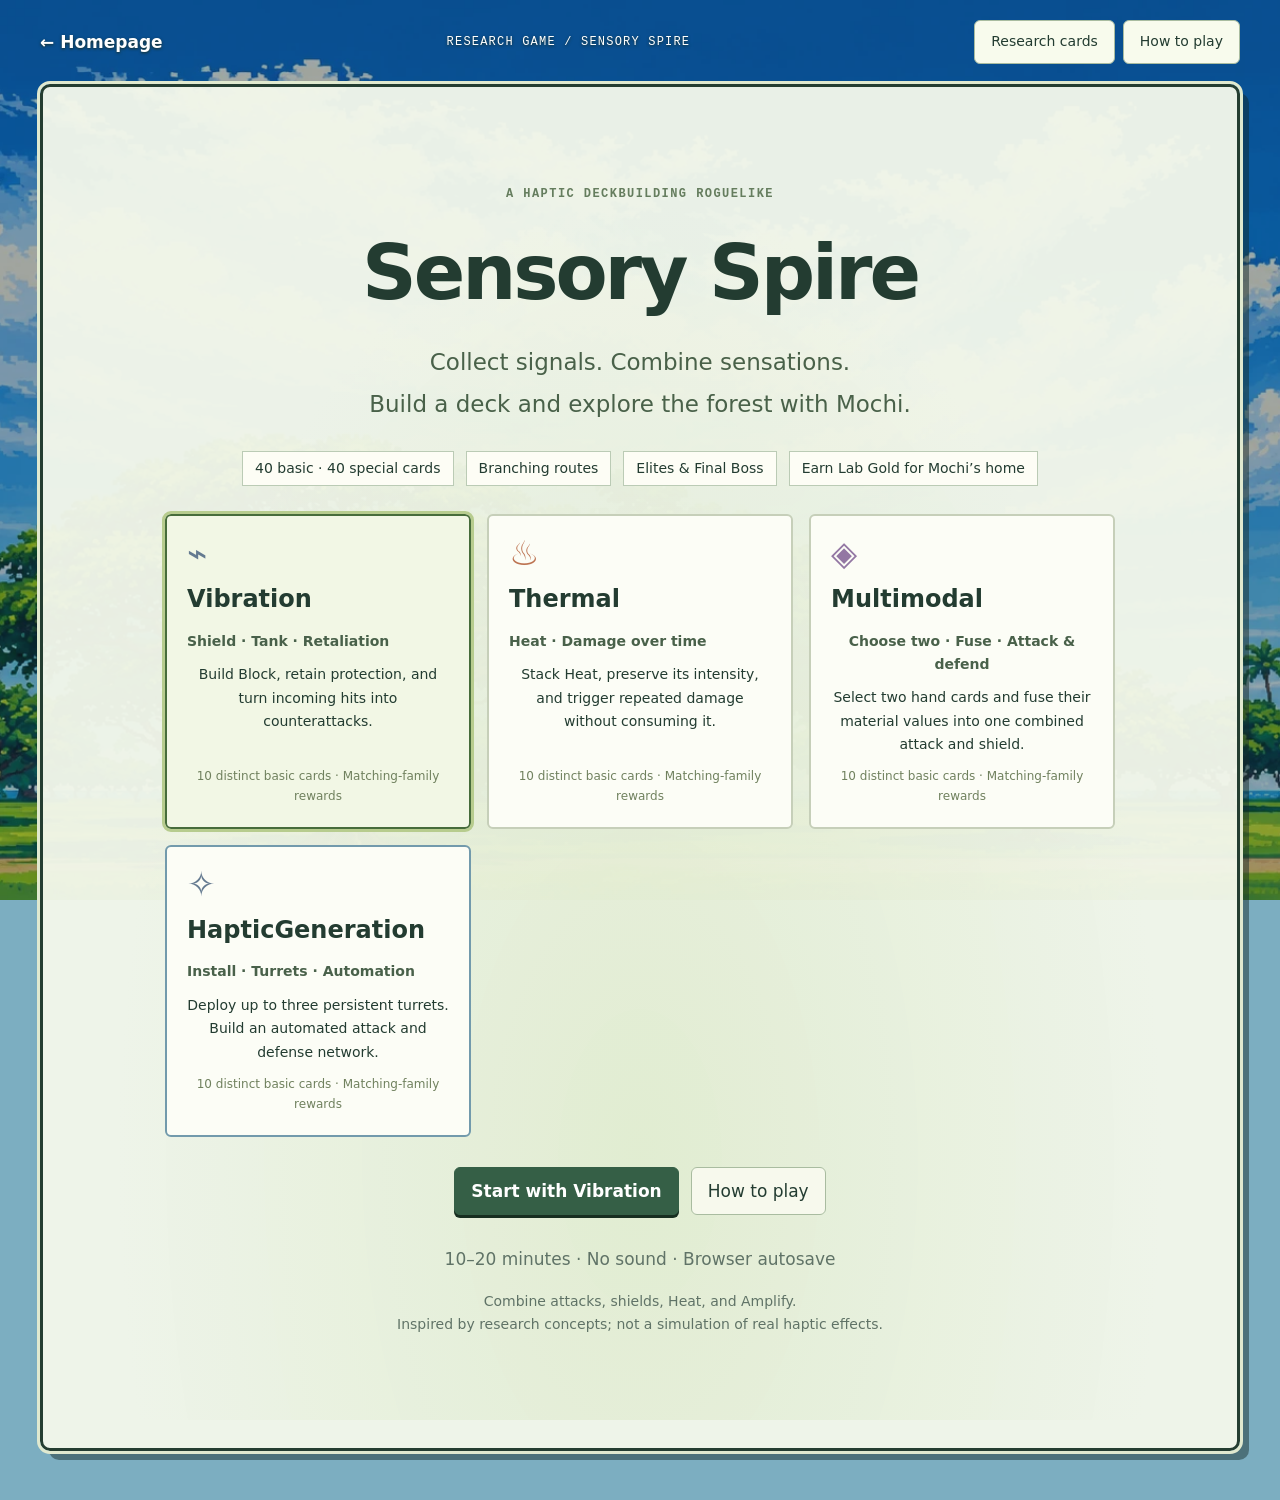
==== commit f66724b9: "Add distinctive paper-inspired special card protocols and retire neutral cards" ====
--- a/haptic-lab.html
+++ b/haptic-lab.html
@@ -6,7 +6,7 @@
   <meta name="theme-color" content="#203c31">
   <title>Sensory Spire — Research Game</title>
   <link rel="stylesheet" href="assets/css/slime-companion.css?v=20261104-7">
-  <link rel="stylesheet" href="assets/css/haptic-run.css?v=7">
+  <link rel="stylesheet" href="assets/css/haptic-run.css?v=8">
 </head>
 <body>
   <header class="lab-top"><a href="index.html" class="back-link">← Homepage</a><span>RESEARCH GAME / SENSORY SPIRE</span><div class="lab-top-actions"><button type="button" data-action="research">Research cards</button><button type="button" data-action="help">How to play</button></div></header>
@@ -17,8 +17,9 @@
  <script src="assets/js/mochi-economy.js?v=1"></script>
   <script src="assets/js/mochi-art.js?v=3"></script>
   <script src="assets/js/haptic-paper-cards.js?v=1"></script>
-  <script src="assets/js/haptic-deck-themes.js?v=1"></script>
-  <script src="assets/js/haptic-run-engine.js?v=8"></script>
-  <script src="assets/js/haptic-run.js?v=8"></script>
+  <script src="assets/js/haptic-deck-themes.js?v=2"></script>
+  <script src="assets/js/haptic-paper-protocols.js?v=1"></script>
+  <script src="assets/js/haptic-run-engine.js?v=10"></script>
+  <script src="assets/js/haptic-run.js?v=10"></script>
 </body>
 </html>
--- a/assets/css/haptic-run.css
+++ b/assets/css/haptic-run.css
@@ -230,3 +230,5 @@
 .fusion-toolbar { display:flex; flex-wrap:wrap; align-items:center; gap:12px; padding:14px 18px; background:#eee7f4; }.fusion-toolbar span { font-size:13px; }.fusion-panel { padding:18px; background:#f1eafa; border:2px solid #9574aa; }.fusion-panel h3 { margin-bottom:8px; }.fusion-panel p { font-size:13px; }.fusion-panel button { margin:8px 8px 0 0; }.fusion-preview { padding:12px; background:#fffafc; border:1px solid #a98bbb; font-weight:700; }.lab-card[aria-pressed="true"] { outline:3px solid #805a9e; background:#f2e7fd; box-shadow:0 0 0 5px #c6aade66; }.lab-card[aria-pressed="false"] .card-footer { color:#754f8e; }
 .turret-field { padding:16px; background:#e5eff0; border-bottom:1px solid #a0b9bc; }.turret-heading { display:flex; flex-wrap:wrap; gap:8px 20px; justify-content:space-between; margin-bottom:12px; }.turret-heading>span { font-size:12px; }.turret-grid { display:grid; grid-template-columns:repeat(3,minmax(0,1fr)); gap:10px; }.turret-card,.turret-empty { min-width:0; padding:12px 8px; border:1px solid #87a6ab; border-radius:6px; background:#f4f9ee; display:flex; flex-direction:column; align-items:center; text-align:center; gap:6px; }.turret-card strong { font-size:14px; }.turret-card span { font-size:12px; }.turret-card button { font-size:12px; padding:5px 9px; }.turret-empty { justify-content:center; border-style:dashed; background:transparent; color:#627c80; font-size:12px; min-height:100px; }.turret-art { width:76px; max-width:100%; height:54px; }.turret-full { font-size:13px; margin:12px 0 0; }.fx-retaliation { background:#566d43; }.fx-install { background:#386b7d; font-size:15px; }
 @media(max-width:540px) { .turret-grid { gap:6px; }.turret-card { padding:8px 3px; }.turret-card strong { font-size:11px; }.turret-card span,.turret-card button { font-size:10px; }.turret-card button { padding:4px; }.fusion-panel { padding:12px; }.deck-status { padding:8px; } }
+
+.protocol-choices { display:grid; grid-template-columns:repeat(auto-fit,minmax(180px,1fr)); gap:12px; }.protocol-choices button { display:flex; flex-direction:column; gap:8px; text-align:left; }.protocol-choices span { font-size:13px; }.research-toast { position:absolute; z-index:9; bottom:8px; left:50%; transform:translateX(-50%); max-width:90%; padding:6px 12px; background:#29454a; color:#f1efce; border:1px solid #d7d594; border-radius:5px; font:700 12px/1.5 system-ui,sans-serif; text-align:center; pointer-events:none; }
